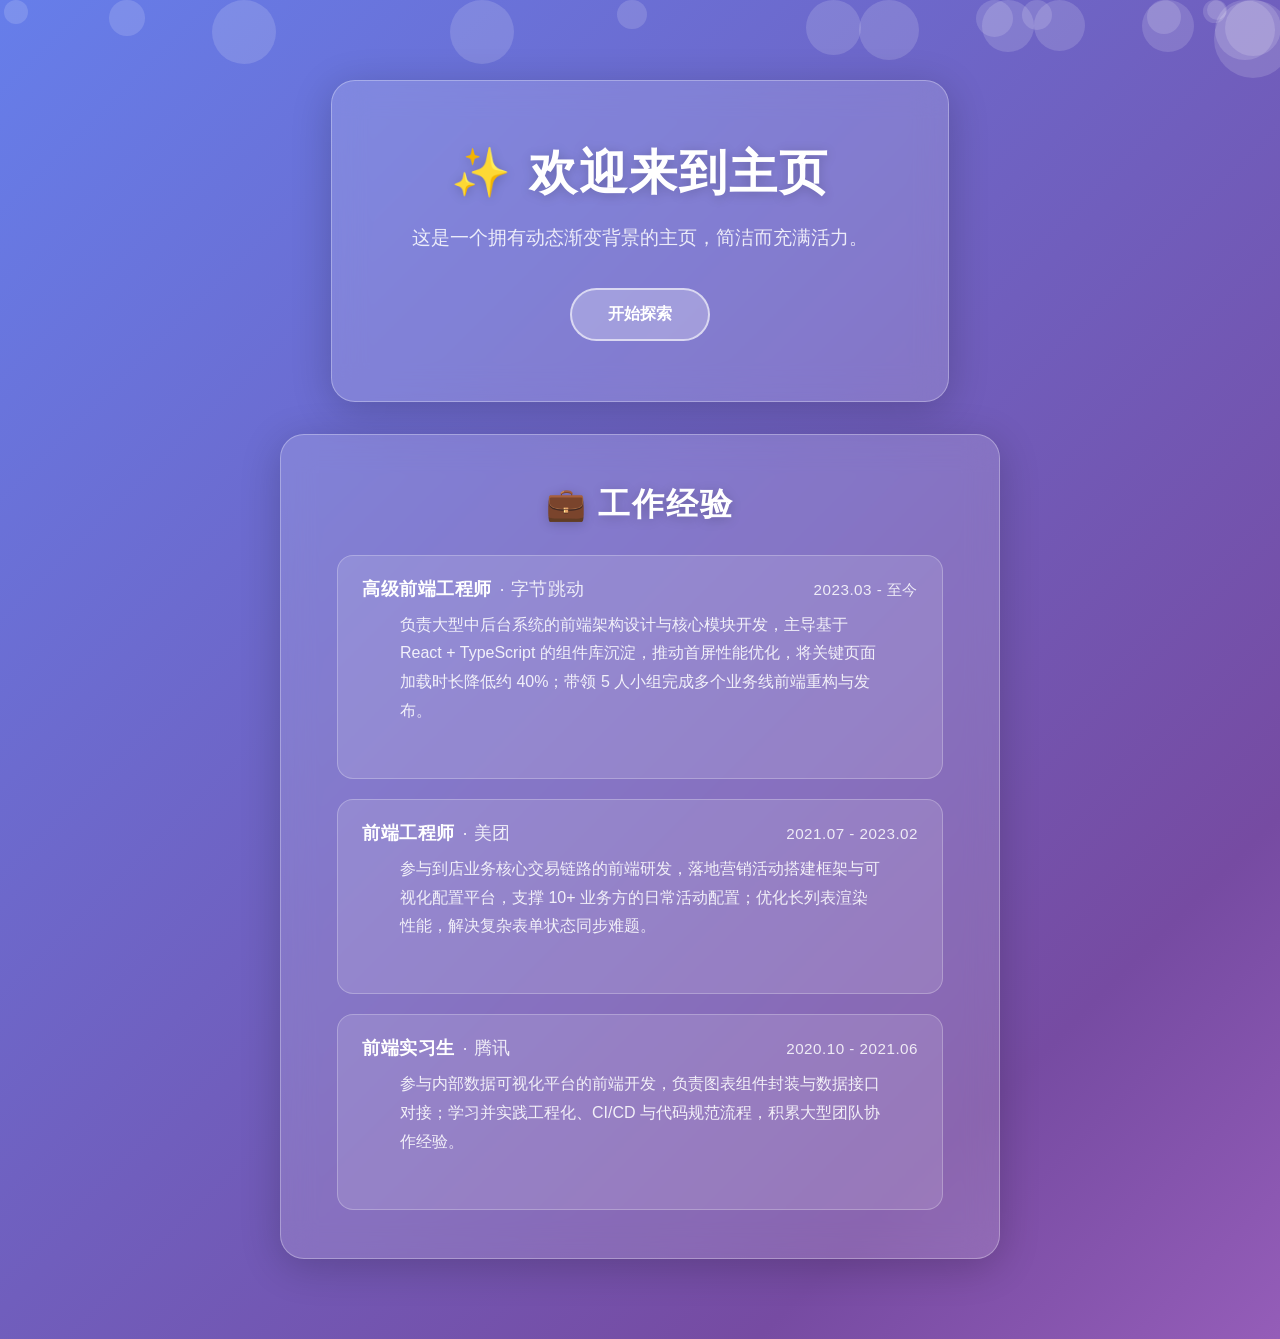
==== project/index.html @ 89a6f902 "feat: add work experience section with mock data" ====
<!DOCTYPE html>

<html lang="zh-CN" data-node-id="32c3bcf2-80b9-11f1-8d42-aec62a43f622">
<head data-node-id="32c3bd56-80b9-11f1-8d42-aec62a43f622">
<meta charset="utf-8" data-node-id="32c3b612-80b9-11f1-8d42-aec62a43f622"/>
<meta content="width=device-width, initial-scale=1.0" name="viewport" data-node-id="32c3b1b2-80b9-11f1-8d42-aec62a43f622"/>
<title data-node-id="32c3b68a-80b9-11f1-8d42-aec62a43f622">主页</title>
<style data-node-id="32c3bdba-80b9-11f1-8d42-aec62a43f622">
    /* 重置默认样式 */
    * {
      margin: 0;
      padding: 0;
      box-sizing: border-box;
    }

    /* 全屏渐变动画背景 */
    body {
      min-height: 100vh;
      display: flex;
      flex-direction: column;
      align-items: center;
      justify-content: center;
      gap: 32px;
      padding: 80px 24px;
      background: linear-gradient(135deg, #667eea, #764ba2, #f093fb, #f5576c, #4facfe, #00f2fe);
      background-size: 400% 400%;
      animation: gradientShift 10s ease infinite;
      font-family: 'Segoe UI', 'PingFang SC', 'Microsoft YaHei', sans-serif;
      overflow-x: hidden;
      overflow-y: auto;
    }

    /* 背景渐变动画关键帧 */
    @keyframes gradientShift {
      0%   { background-position: 0% 50%; }
      50%  { background-position: 100% 50%; }
      100% { background-position: 0% 50%; }
    }

    /* 浮动粒子装饰 */
    .particles {
      position: fixed;
      top: 0;
      left: 0;
      width: 100%;
      height: 100%;
      pointer-events: none;
      z-index: 0;
    }

    .particle {
      position: absolute;
      border-radius: 50%;
      background: rgba(255, 255, 255, 0.15);
      animation: float linear infinite;
    }

    @keyframes float {
      0%   { transform: translateY(110vh) scale(0); opacity: 0; }
      10%  { opacity: 1; }
      90%  { opacity: 1; }
      100% { transform: translateY(-10vh) scale(1); opacity: 0; }
    }

    /* 主内容卡片 */
    .card {
      position: relative;
      z-index: 1;
      text-align: center;
      padding: 60px 80px;
      background: rgba(255, 255, 255, 0.15);
      backdrop-filter: blur(16px);
      -webkit-backdrop-filter: blur(16px);
      border: 1px solid rgba(255, 255, 255, 0.3);
      border-radius: 24px;
      box-shadow: 0 8px 40px rgba(0, 0, 0, 0.2);
      animation: fadeInUp 0.8s ease both;
    }

    @keyframes fadeInUp {
      from { opacity: 0; transform: translateY(30px); }
      to   { opacity: 1; transform: translateY(0); }
    }

    /* 标题样式 */
    h1 {
      font-size: 3rem;
      font-weight: 700;
      color: #ffffff;
      text-shadow: 0 2px 12px rgba(0, 0, 0, 0.2);
      letter-spacing: 2px;
      margin-bottom: 16px;
    }

    /* 副标题样式 */
    p {
      font-size: 1.2rem;
      color: rgba(255, 255, 255, 0.85);
      line-height: 1.8;
      max-width: 480px;
      margin: 0 auto 32px;
    }

    /* 按钮样式 */
    .btn {
      display: inline-block;
      padding: 14px 36px;
      background: rgba(255, 255, 255, 0.25);
      color: #ffffff;
      font-size: 1rem;
      font-weight: 600;
      border: 2px solid rgba(255, 255, 255, 0.6);
      border-radius: 50px;
      text-decoration: none;
      transition: all 0.3s ease;
      cursor: pointer;
    }

    .btn:hover {
      background: rgba(255, 255, 255, 0.4);
      transform: translateY(-2px);
      box-shadow: 0 6px 20px rgba(0, 0, 0, 0.15);
    }

    /* 工作经验区块 */
    .experience {
      position: relative;
      z-index: 1;
      width: min(720px, calc(100vw - 48px));
      padding: 48px 56px;
      background: rgba(255, 255, 255, 0.15);
      backdrop-filter: blur(16px);
      -webkit-backdrop-filter: blur(16px);
      border: 1px solid rgba(255, 255, 255, 0.3);
      border-radius: 24px;
      box-shadow: 0 8px 40px rgba(0, 0, 0, 0.2);
      animation: fadeInUp 0.8s ease both;
    }

    .experience h2 {
      font-size: 2rem;
      font-weight: 700;
      color: #ffffff;
      text-shadow: 0 2px 12px rgba(0, 0, 0, 0.2);
      letter-spacing: 2px;
      margin-bottom: 28px;
      text-align: center;
    }

    .experience-list {
      display: flex;
      flex-direction: column;
      gap: 20px;
    }

    .experience-item {
      padding: 20px 24px;
      background: rgba(255, 255, 255, 0.12);
      border: 1px solid rgba(255, 255, 255, 0.25);
      border-radius: 16px;
      transition: all 0.3s ease;
    }

    .experience-item:hover {
      background: rgba(255, 255, 255, 0.22);
      transform: translateY(-2px);
      box-shadow: 0 6px 20px rgba(0, 0, 0, 0.15);
    }

    .experience-header {
      display: flex;
      flex-wrap: wrap;
      justify-content: space-between;
      align-items: baseline;
      gap: 8px 16px;
      margin-bottom: 10px;
    }

    .experience-role {
      font-size: 1.15rem;
      font-weight: 600;
      color: #ffffff;
      letter-spacing: 0.5px;
    }

    .experience-role .company {
      font-weight: 400;
      color: rgba(255, 255, 255, 0.85);
      margin-left: 8px;
    }

    .experience-period {
      font-size: 0.95rem;
      color: rgba(255, 255, 255, 0.85);
      font-weight: 500;
      letter-spacing: 0.5px;
    }

    .experience-desc {
      font-size: 1rem;
      color: rgba(255, 255, 255, 0.88);
      line-height: 1.8;
    }
  </style>

<!-- 引入对话气泡工具 -->
<script src="https://pre-mm-autoagent.pre-opt.aliyun.com/bubble-popup.min.js" data-node-id="32c3b6ee-80b9-11f1-8d42-aec62a43f622"></script>
    <link rel="manifest" href="./manifest.webmanifest">
    <meta name="theme-color" content="#B13BFF">
    <meta name="apple-mobile-web-app-capable" content="yes">
    <meta name="apple-mobile-web-app-status-bar-style" content="black-translucent">
    <meta name="apple-mobile-web-app-title" content="个人履历展示">
    <link rel="apple-touch-icon" href="./icons/icon-192x192.png">
</head>
<body data-node-id="32c3b9aa-80b9-11f1-8d42-aec62a43f622">
<!-- 浮动粒子背景 -->
<div class="particles" id="particles" data-node-id="32c3b75c-80b9-11f1-8d42-aec62a43f622"></div>
<!-- 主内容卡片 -->
<div class="card" data-node-id="32c3c0b2-80b9-11f1-8d42-aec62a43f622">
<h1 data-node-id="32c3b7c0-80b9-11f1-8d42-aec62a43f622">✨ 欢迎来到主页</h1>
<p data-node-id="32c3be1e-80b9-11f1-8d42-aec62a43f622">这是一个拥有动态渐变背景的主页，简洁而充满活力。</p>
<a class="btn" href="#" data-node-id="32c3bafe-80b9-11f1-8d42-aec62a43f622">开始探索</a>
</div>
<!-- 工作经验 -->
<section class="experience" data-node-id="32c3bef0-80b9-11f1-8d42-aec62a43f622">
<h2 data-node-id="32c3bf68-80b9-11f1-8d42-aec62a43f622">💼 工作经验</h2>
<div class="experience-list" data-node-id="32c3ba18-80b9-11f1-8d42-aec62a43f622">
<article class="experience-item" data-node-id="32c3c116-80b9-11f1-8d42-aec62a43f622">
<div class="experience-header" data-node-id="32c3c256-80b9-11f1-8d42-aec62a43f622">
<div class="experience-role" data-node-id="32c3b3ce-80b9-11f1-8d42-aec62a43f622">
            高级前端工程师<span class="company" data-node-id="32c3c184-80b9-11f1-8d42-aec62a43f622">· 字节跳动</span>
</div>
<div class="experience-period" data-node-id="32c3bfea-80b9-11f1-8d42-aec62a43f622">2023.03 - 至今</div>
</div>
<p class="experience-desc" data-node-id="32c3bb62-80b9-11f1-8d42-aec62a43f622">
          负责大型中后台系统的前端架构设计与核心模块开发，主导基于 React + TypeScript 的组件库沉淀，推动首屏性能优化，将关键页面加载时长降低约 40%；带领 5 人小组完成多个业务线前端重构与发布。
        </p>
</article>
<article class="experience-item" data-node-id="32c3bbc6-80b9-11f1-8d42-aec62a43f622">
<div class="experience-header" data-node-id="32c3c04e-80b9-11f1-8d42-aec62a43f622">
<div class="experience-role" data-node-id="32c3c1e8-80b9-11f1-8d42-aec62a43f622">
            前端工程师<span class="company" data-node-id="32c3bc2a-80b9-11f1-8d42-aec62a43f622">· 美团</span>
</div>
<div class="experience-period" data-node-id="32c3ba9a-80b9-11f1-8d42-aec62a43f622">2021.07 - 2023.02</div>
</div>
<p class="experience-desc" data-node-id="32c3b856-80b9-11f1-8d42-aec62a43f622">
          参与到店业务核心交易链路的前端研发，落地营销活动搭建框架与可视化配置平台，支撑 10+ 业务方的日常活动配置；优化长列表渲染性能，解决复杂表单状态同步难题。
        </p>
</article>
<article class="experience-item" data-node-id="32c3b50e-80b9-11f1-8d42-aec62a43f622">
<div class="experience-header" data-node-id="32c3b8c4-80b9-11f1-8d42-aec62a43f622">
<div class="experience-role" data-node-id="32c3bc8e-80b9-11f1-8d42-aec62a43f622">
            前端实习生<span class="company" data-node-id="32c3b946-80b9-11f1-8d42-aec62a43f622">· 腾讯</span>
</div>
<div class="experience-period" data-node-id="32c3b482-80b9-11f1-8d42-aec62a43f622">2020.10 - 2021.06</div>
</div>
<p class="experience-desc" data-node-id="32c3c2ba-80b9-11f1-8d42-aec62a43f622">
          参与内部数据可视化平台的前端开发，负责图表组件封装与数据接口对接；学习并实践工程化、CI/CD 与代码规范流程，积累大型团队协作经验。
        </p>
</article>
</div>
</section>
<script data-node-id="32c3b590-80b9-11f1-8d42-aec62a43f622">
    // 动态生成浮动粒子
    const container = document.getElementById('particles');
    const count = 18;

    for (let i = 0; i < count; i++) {
      const el = document.createElement('div');
      el.className = 'particle';
      const size = Math.random() * 60 + 20; // 20px ~ 80px
      el.style.cssText = [
        `width: ${size}px`,
        `height: ${size}px`,
        `left: ${Math.random() * 100}%`,
        `animation-duration: ${Math.random() * 12 + 8}s`,
        `animation-delay: ${Math.random() * 10}s`,
      ].join(';');
      container.appendChild(el);
    }
  </script>
    <script>
        // PWA Service Worker 注册 - 由 setup_pwa.py 自动生成
        if ('serviceWorker' in navigator) {
            navigator.serviceWorker.register('./service-worker.js')
                .then((reg) => {
                    console.log('[PWA] Service Worker 已注册, scope:', reg.scope);
                    return navigator.serviceWorker.ready;
                })
                .then(() => console.log('[PWA] Service Worker 已激活并接管页面'))
                .catch((err) => console.warn('[PWA] Service Worker 注册失败:', err));
        } else {
            console.warn('[PWA] 当前环境不支持 Service Worker（需要 HTTPS 或 localhost）');
        }
    </script>
</body>
</html>
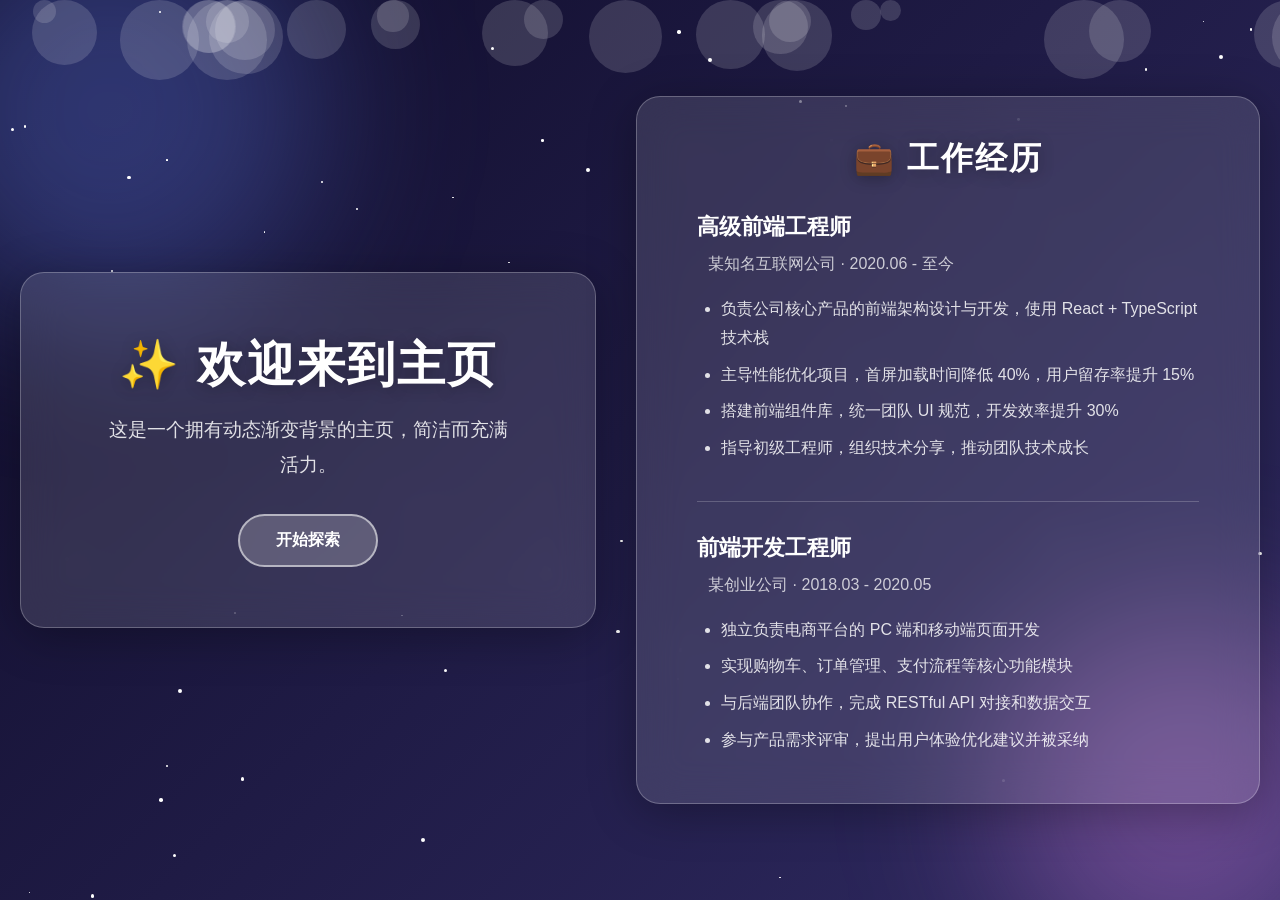
==== commit f64f48a9: "feat: 添加个人工作经历 mock 段落" ====
--- a/project/index.html
+++ b/project/index.html
@@ -1,11 +1,10 @@
 <!DOCTYPE html>
-
-<html lang="zh-CN" data-node-id="32c3bcf2-80b9-11f1-8d42-aec62a43f622">
-<head data-node-id="32c3bd56-80b9-11f1-8d42-aec62a43f622">
-<meta charset="utf-8" data-node-id="32c3b612-80b9-11f1-8d42-aec62a43f622"/>
-<meta content="width=device-width, initial-scale=1.0" name="viewport" data-node-id="32c3b1b2-80b9-11f1-8d42-aec62a43f622"/>
-<title data-node-id="32c3b68a-80b9-11f1-8d42-aec62a43f622">主页</title>
-<style data-node-id="32c3bdba-80b9-11f1-8d42-aec62a43f622">
+<html lang="zh-CN">
+<head>
+  <meta charset="UTF-8" />
+  <meta name="viewport" content="width=device-width, initial-scale=1.0" />
+  <title>主页</title>
+  <style>
     /* 重置默认样式 */
     * {
       margin: 0;
@@ -17,17 +16,13 @@
     body {
       min-height: 100vh;
       display: flex;
-      flex-direction: column;
       align-items: center;
       justify-content: center;
-      gap: 32px;
-      padding: 80px 24px;
-      background: linear-gradient(135deg, #667eea, #764ba2, #f093fb, #f5576c, #4facfe, #00f2fe);
-      background-size: 400% 400%;
-      animation: gradientShift 10s ease infinite;
+      background: linear-gradient(135deg, #0f0c29, #302b63, #24243e, #667eea, #764ba2, #f093fb, #4facfe);
+      background-size: 600% 600%;
+      animation: gradientShift 14s ease infinite;
       font-family: 'Segoe UI', 'PingFang SC', 'Microsoft YaHei', sans-serif;
-      overflow-x: hidden;
-      overflow-y: auto;
+      overflow: hidden;
     }
 
     /* 背景渐变动画关键帧 */
@@ -37,13 +32,62 @@
       100% { background-position: 0% 50%; }
     }
 
-    /* 浮动粒子装饰 */
+    /* ── 星空层 ── */
+    .stars {
+      position: fixed;
+      top: 0; left: 0;
+      width: 100%; height: 100%;
+      pointer-events: none;
+      z-index: 0;
+    }
+
+    .star {
+      position: absolute;
+      border-radius: 50%;
+      background: #ffffff;
+      animation: twinkle ease-in-out infinite;
+    }
+
+    @keyframes twinkle {
+      0%, 100% { opacity: 0.1; transform: scale(0.8); }
+      50%       { opacity: 1;   transform: scale(1.3); }
+    }
+
+    /* ── 光晕装饰层 ── */
+    .glow {
+      position: fixed;
+      border-radius: 50%;
+      filter: blur(80px);
+      pointer-events: none;
+      z-index: 0;
+      animation: glowPulse ease-in-out infinite;
+    }
+
+    .glow-1 {
+      width: 420px; height: 420px;
+      background: rgba(102, 126, 234, 0.35);
+      top: -100px; left: -100px;
+      animation-duration: 9s;
+    }
+
+    .glow-2 {
+      width: 360px; height: 360px;
+      background: rgba(240, 147, 251, 0.3);
+      bottom: -80px; right: -80px;
+      animation-duration: 11s;
+      animation-delay: -4s;
+    }
+
+    @keyframes glowPulse {
+      0%, 100% { opacity: 0.5; transform: scale(1); }
+      50%       { opacity: 0.9; transform: scale(1.15); }
+    }
+
+    /* ── 浮动粒子装饰 ── */
     .particles {
       position: fixed;
-      top: 0;
-      left: 0;
-      width: 100%;
-      height: 100%;
+      top: 0; left: 0;
+      width: 100%; height: 100%;
       pointer-events: none;
       z-index: 0;
     }
@@ -68,13 +112,67 @@
       z-index: 1;
       text-align: center;
       padding: 60px 80px;
-      background: rgba(255, 255, 255, 0.15);
-      backdrop-filter: blur(16px);
-      -webkit-backdrop-filter: blur(16px);
-      border: 1px solid rgba(255, 255, 255, 0.3);
+      background: rgba(255, 255, 255, 0.12);
+      backdrop-filter: blur(20px);
+      -webkit-backdrop-filter: blur(20px);
+      border: 1px solid rgba(255, 255, 255, 0.25);
       border-radius: 24px;
-      box-shadow: 0 8px 40px rgba(0, 0, 0, 0.2);
+      box-shadow: 0 8px 48px rgba(0, 0, 0, 0.3);
       animation: fadeInUp 0.8s ease both;
+      margin: 20px;
+    }
+
+    /* 工作经历卡片特殊样式 */
+    .experience-card {
+      max-width: 800px;
+      text-align: left;
+      padding: 40px 60px;
+    }
+
+    .experience-card h2 {
+      font-size: 2rem;
+      font-weight: 700;
+      color: #ffffff;
+      text-shadow: 0 2px 16px rgba(0, 0, 0, 0.3);
+      letter-spacing: 2px;
+      margin-bottom: 30px;
+      text-align: center;
+    }
+
+    .experience-item {
+      margin-bottom: 30px;
+      padding-bottom: 30px;
+      border-bottom: 1px solid rgba(255, 255, 255, 0.2);
+    }
+
+    .experience-item:last-child {
+      border-bottom: none;
+      margin-bottom: 0;
+      padding-bottom: 0;
+    }
+
+    .experience-item h3 {
+      font-size: 1.4rem;
+      font-weight: 600;
+      color: #ffffff;
+      margin-bottom: 8px;
+    }
+
+    .company {
+      font-size: 1rem;
+      color: rgba(255, 255, 255, 0.75);
+      margin-bottom: 16px;
+    }
+
+    .duties {
+      list-style: disc;
+      padding-left: 24px;
+      color: rgba(255, 255, 255, 0.85);
+      line-height: 1.8;
+    }
+
+    .duties li {
+      margin-bottom: 8px;
     }
 
     @keyframes fadeInUp {
@@ -87,7 +185,7 @@
       font-size: 3rem;
       font-weight: 700;
       color: #ffffff;
-      text-shadow: 0 2px 12px rgba(0, 0, 0, 0.2);
+      text-shadow: 0 2px 16px rgba(0, 0, 0, 0.3);
       letter-spacing: 2px;
       margin-bottom: 16px;
     }
@@ -105,11 +203,11 @@
     .btn {
       display: inline-block;
       padding: 14px 36px;
-      background: rgba(255, 255, 255, 0.25);
+      background: rgba(255, 255, 255, 0.2);
       color: #ffffff;
       font-size: 1rem;
       font-weight: 600;
-      border: 2px solid rgba(255, 255, 255, 0.6);
+      border: 2px solid rgba(255, 255, 255, 0.55);
       border-radius: 50px;
       text-decoration: none;
       transition: all 0.3s ease;
@@ -117,155 +215,79 @@
     }
 
     .btn:hover {
-      background: rgba(255, 255, 255, 0.4);
+      background: rgba(255, 255, 255, 0.38);
       transform: translateY(-2px);
-      box-shadow: 0 6px 20px rgba(0, 0, 0, 0.15);
-    }
-
-    /* 工作经验区块 */
-    .experience {
-      position: relative;
-      z-index: 1;
-      width: min(720px, calc(100vw - 48px));
-      padding: 48px 56px;
-      background: rgba(255, 255, 255, 0.15);
-      backdrop-filter: blur(16px);
-      -webkit-backdrop-filter: blur(16px);
-      border: 1px solid rgba(255, 255, 255, 0.3);
-      border-radius: 24px;
-      box-shadow: 0 8px 40px rgba(0, 0, 0, 0.2);
-      animation: fadeInUp 0.8s ease both;
-    }
-
-    .experience h2 {
-      font-size: 2rem;
-      font-weight: 700;
-      color: #ffffff;
-      text-shadow: 0 2px 12px rgba(0, 0, 0, 0.2);
-      letter-spacing: 2px;
-      margin-bottom: 28px;
-      text-align: center;
-    }
-
-    .experience-list {
-      display: flex;
-      flex-direction: column;
-      gap: 20px;
-    }
-
-    .experience-item {
-      padding: 20px 24px;
-      background: rgba(255, 255, 255, 0.12);
-      border: 1px solid rgba(255, 255, 255, 0.25);
-      border-radius: 16px;
-      transition: all 0.3s ease;
-    }
-
-    .experience-item:hover {
-      background: rgba(255, 255, 255, 0.22);
-      transform: translateY(-2px);
-      box-shadow: 0 6px 20px rgba(0, 0, 0, 0.15);
-    }
-
-    .experience-header {
-      display: flex;
-      flex-wrap: wrap;
-      justify-content: space-between;
-      align-items: baseline;
-      gap: 8px 16px;
-      margin-bottom: 10px;
-    }
-
-    .experience-role {
-      font-size: 1.15rem;
-      font-weight: 600;
-      color: #ffffff;
-      letter-spacing: 0.5px;
-    }
-
-    .experience-role .company {
-      font-weight: 400;
-      color: rgba(255, 255, 255, 0.85);
-      margin-left: 8px;
-    }
-
-    .experience-period {
-      font-size: 0.95rem;
-      color: rgba(255, 255, 255, 0.85);
-      font-weight: 500;
-      letter-spacing: 0.5px;
-    }
-
-    .experience-desc {
-      font-size: 1rem;
-      color: rgba(255, 255, 255, 0.88);
-      line-height: 1.8;
+      box-shadow: 0 6px 24px rgba(0, 0, 0, 0.2);
     }
   </style>
-
-<!-- 引入对话气泡工具 -->
-<script src="https://pre-mm-autoagent.pre-opt.aliyun.com/bubble-popup.min.js" data-node-id="32c3b6ee-80b9-11f1-8d42-aec62a43f622"></script>
-    <link rel="manifest" href="./manifest.webmanifest">
-    <meta name="theme-color" content="#B13BFF">
-    <meta name="apple-mobile-web-app-capable" content="yes">
-    <meta name="apple-mobile-web-app-status-bar-style" content="black-translucent">
-    <meta name="apple-mobile-web-app-title" content="个人履历展示">
-    <link rel="apple-touch-icon" href="./icons/icon-192x192.png">
 </head>
-<body data-node-id="32c3b9aa-80b9-11f1-8d42-aec62a43f622">
-<!-- 浮动粒子背景 -->
-<div class="particles" id="particles" data-node-id="32c3b75c-80b9-11f1-8d42-aec62a43f622"></div>
-<!-- 主内容卡片 -->
-<div class="card" data-node-id="32c3c0b2-80b9-11f1-8d42-aec62a43f622">
-<h1 data-node-id="32c3b7c0-80b9-11f1-8d42-aec62a43f622">✨ 欢迎来到主页</h1>
-<p data-node-id="32c3be1e-80b9-11f1-8d42-aec62a43f622">这是一个拥有动态渐变背景的主页，简洁而充满活力。</p>
-<a class="btn" href="#" data-node-id="32c3bafe-80b9-11f1-8d42-aec62a43f622">开始探索</a>
-</div>
-<!-- 工作经验 -->
-<section class="experience" data-node-id="32c3bef0-80b9-11f1-8d42-aec62a43f622">
-<h2 data-node-id="32c3bf68-80b9-11f1-8d42-aec62a43f622">💼 工作经验</h2>
-<div class="experience-list" data-node-id="32c3ba18-80b9-11f1-8d42-aec62a43f622">
-<article class="experience-item" data-node-id="32c3c116-80b9-11f1-8d42-aec62a43f622">
-<div class="experience-header" data-node-id="32c3c256-80b9-11f1-8d42-aec62a43f622">
-<div class="experience-role" data-node-id="32c3b3ce-80b9-11f1-8d42-aec62a43f622">
-            高级前端工程师<span class="company" data-node-id="32c3c184-80b9-11f1-8d42-aec62a43f622">· 字节跳动</span>
-</div>
-<div class="experience-period" data-node-id="32c3bfea-80b9-11f1-8d42-aec62a43f622">2023.03 - 至今</div>
-</div>
-<p class="experience-desc" data-node-id="32c3bb62-80b9-11f1-8d42-aec62a43f622">
-          负责大型中后台系统的前端架构设计与核心模块开发，主导基于 React + TypeScript 的组件库沉淀，推动首屏性能优化，将关键页面加载时长降低约 40%；带领 5 人小组完成多个业务线前端重构与发布。
-        </p>
-</article>
-<article class="experience-item" data-node-id="32c3bbc6-80b9-11f1-8d42-aec62a43f622">
-<div class="experience-header" data-node-id="32c3c04e-80b9-11f1-8d42-aec62a43f622">
-<div class="experience-role" data-node-id="32c3c1e8-80b9-11f1-8d42-aec62a43f622">
-            前端工程师<span class="company" data-node-id="32c3bc2a-80b9-11f1-8d42-aec62a43f622">· 美团</span>
-</div>
-<div class="experience-period" data-node-id="32c3ba9a-80b9-11f1-8d42-aec62a43f622">2021.07 - 2023.02</div>
-</div>
-<p class="experience-desc" data-node-id="32c3b856-80b9-11f1-8d42-aec62a43f622">
-          参与到店业务核心交易链路的前端研发，落地营销活动搭建框架与可视化配置平台，支撑 10+ 业务方的日常活动配置；优化长列表渲染性能，解决复杂表单状态同步难题。
-        </p>
-</article>
-<article class="experience-item" data-node-id="32c3b50e-80b9-11f1-8d42-aec62a43f622">
-<div class="experience-header" data-node-id="32c3b8c4-80b9-11f1-8d42-aec62a43f622">
-<div class="experience-role" data-node-id="32c3bc8e-80b9-11f1-8d42-aec62a43f622">
-            前端实习生<span class="company" data-node-id="32c3b946-80b9-11f1-8d42-aec62a43f622">· 腾讯</span>
-</div>
-<div class="experience-period" data-node-id="32c3b482-80b9-11f1-8d42-aec62a43f622">2020.10 - 2021.06</div>
-</div>
-<p class="experience-desc" data-node-id="32c3c2ba-80b9-11f1-8d42-aec62a43f622">
-          参与内部数据可视化平台的前端开发，负责图表组件封装与数据接口对接；学习并实践工程化、CI/CD 与代码规范流程，积累大型团队协作经验。
-        </p>
-</article>
-</div>
-</section>
-<script data-node-id="32c3b590-80b9-11f1-8d42-aec62a43f622">
-    // 动态生成浮动粒子
-    const container = document.getElementById('particles');
-    const count = 18;
-
-    for (let i = 0; i < count; i++) {
+<body>
+
+  <!-- 光晕装饰背景 -->
+  <div class="glow glow-1"></div>
+  <div class="glow glow-2"></div>
+
+  <!-- 星空层 -->
+  <div class="stars" id="stars"></div>
+
+  <!-- 浮动粒子背景 -->
+  <div class="particles" id="particles"></div>
+
+  <!-- 主内容卡片 -->
+  <div class="card">
+    <h1>✨ 欢迎来到主页</h1>
+    <p>这是一个拥有动态渐变背景的主页，简洁而充满活力。</p>
+    <a class="btn" href="#">开始探索</a>
+  </div>
+
+  <!-- 工作经历卡片 -->
+  <div class="card experience-card">
+    <h2>💼 工作经历</h2>
+    <div class="experience-item">
+      <h3>高级前端工程师</h3>
+      <p class="company">某知名互联网公司 · 2020.06 - 至今</p>
+      <ul class="duties">
+        <li>负责公司核心产品的前端架构设计与开发，使用 React + TypeScript 技术栈</li>
+        <li>主导性能优化项目，首屏加载时间降低 40%，用户留存率提升 15%</li>
+        <li>搭建前端组件库，统一团队 UI 规范，开发效率提升 30%</li>
+        <li>指导初级工程师，组织技术分享，推动团队技术成长</li>
+      </ul>
+    </div>
+    <div class="experience-item">
+      <h3>前端开发工程师</h3>
+      <p class="company">某创业公司 · 2018.03 - 2020.05</p>
+      <ul class="duties">
+        <li>独立负责电商平台的 PC 端和移动端页面开发</li>
+        <li>实现购物车、订单管理、支付流程等核心功能模块</li>
+        <li>与后端团队协作，完成 RESTful API 对接和数据交互</li>
+        <li>参与产品需求评审，提出用户体验优化建议并被采纳</li>
+      </ul>
+    </div>
+  </div>
+
+  <script>
+    // 生成星空粒子
+    const starsContainer = document.getElementById('stars');
+    const starCount = 80;
+    for (let i = 0; i < starCount; i++) {
+      const star = document.createElement('div');
+      star.className = 'star';
+      const size = Math.random() * 3 + 1; // 1px ~ 4px
+      star.style.cssText = [
+        `width: ${size}px`,
+        `height: ${size}px`,
+        `top: ${Math.random() * 100}%`,
+        `left: ${Math.random() * 100}%`,
+        `animation-duration: ${Math.random() * 4 + 2}s`,
+        `animation-delay: ${Math.random() * 6}s`,
+      ].join(';');
+      starsContainer.appendChild(star);
+    }
+
+    // 生成浮动粒子
+    const particlesContainer = document.getElementById('particles');
+    const particleCount = 25;
+    for (let i = 0; i < particleCount; i++) {
       const el = document.createElement('div');
       el.className = 'particle';
       const size = Math.random() * 60 + 20; // 20px ~ 80px
@@ -276,22 +298,9 @@
         `animation-duration: ${Math.random() * 12 + 8}s`,
         `animation-delay: ${Math.random() * 10}s`,
       ].join(';');
-      container.appendChild(el);
+      particlesContainer.appendChild(el);
     }
   </script>
-    <script>
-        // PWA Service Worker 注册 - 由 setup_pwa.py 自动生成
-        if ('serviceWorker' in navigator) {
-            navigator.serviceWorker.register('./service-worker.js')
-                .then((reg) => {
-                    console.log('[PWA] Service Worker 已注册, scope:', reg.scope);
-                    return navigator.serviceWorker.ready;
-                })
-                .then(() => console.log('[PWA] Service Worker 已激活并接管页面'))
-                .catch((err) => console.warn('[PWA] Service Worker 注册失败:', err));
-        } else {
-            console.warn('[PWA] 当前环境不支持 Service Worker（需要 HTTPS 或 localhost）');
-        }
-    </script>
+
 </body>
 </html>
